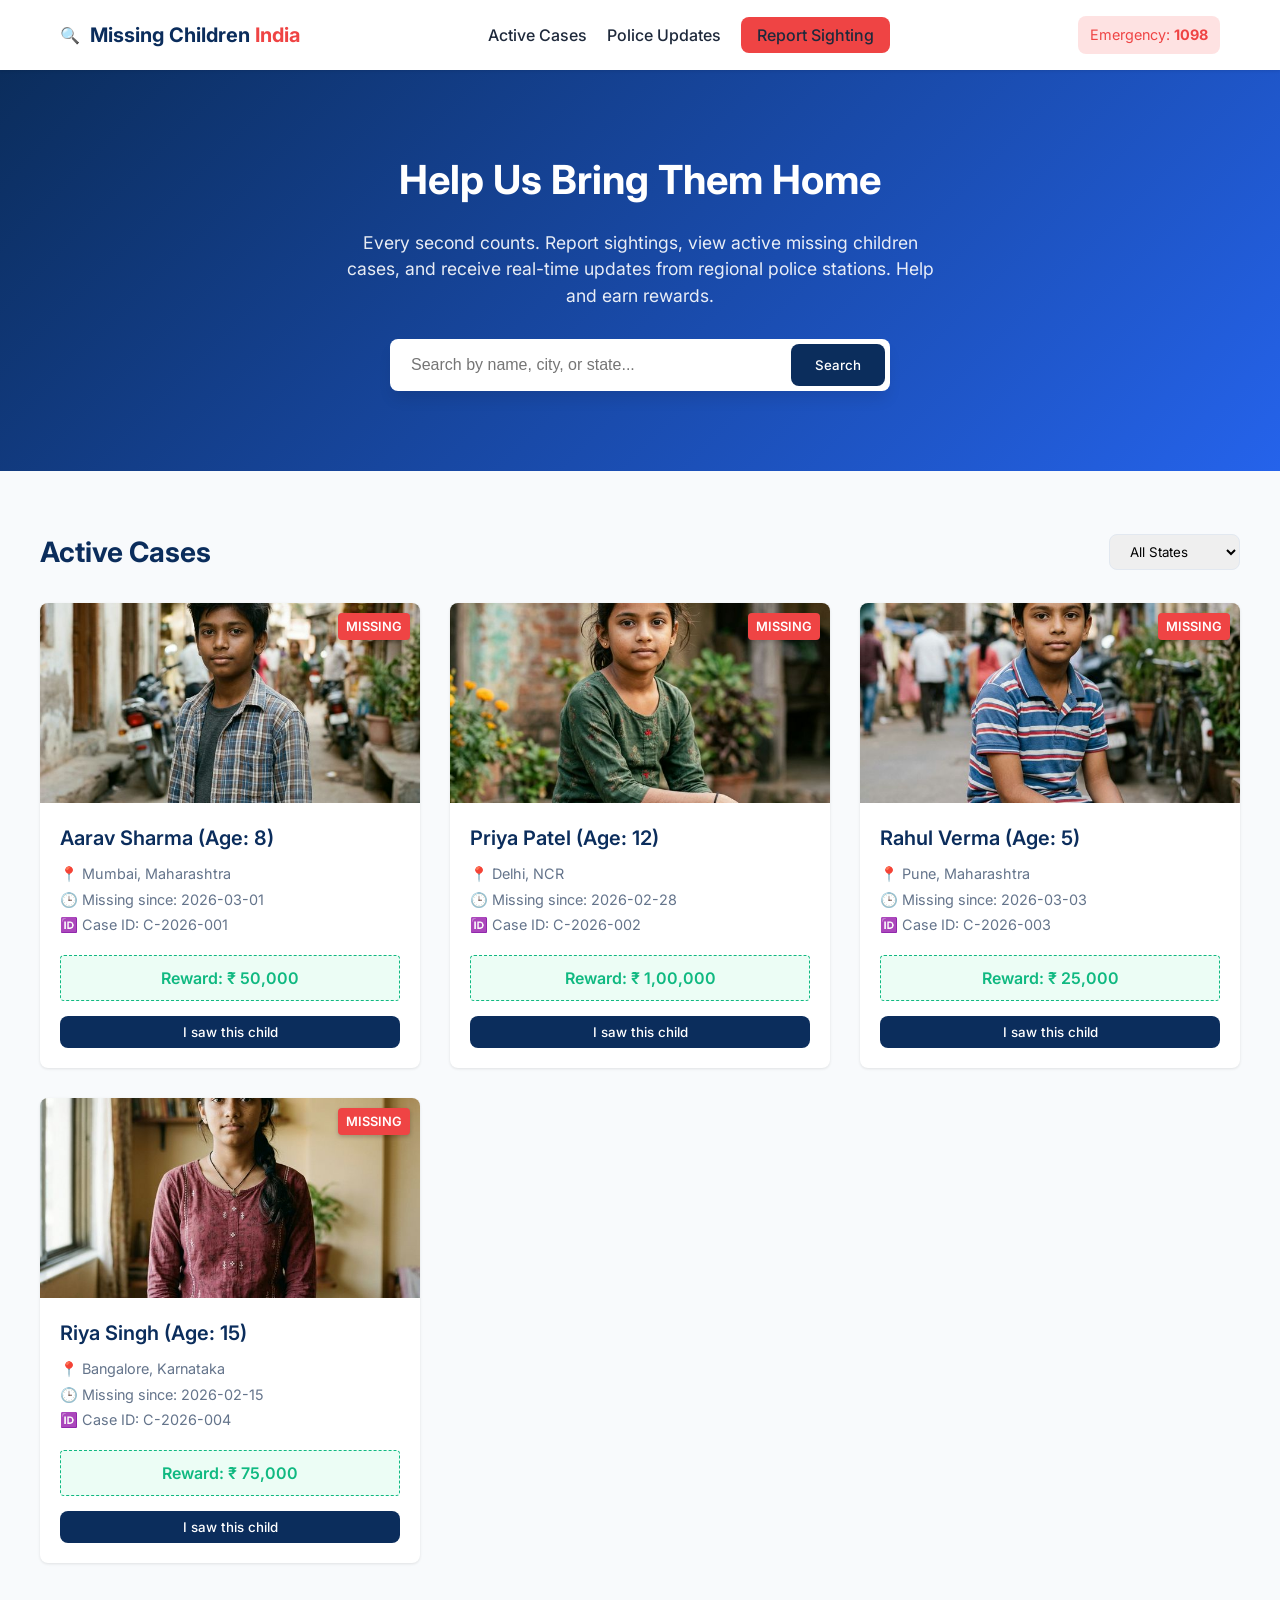
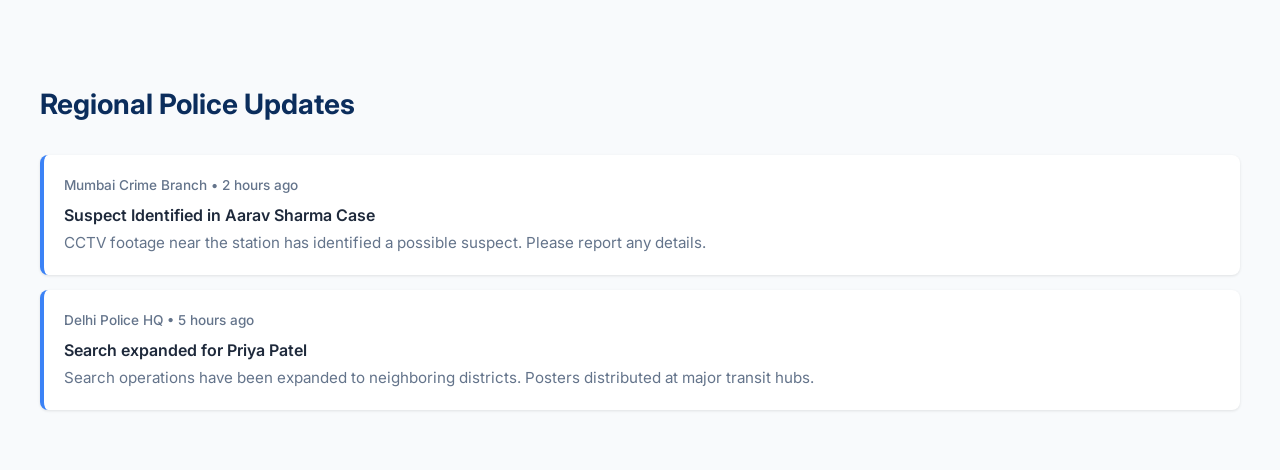
==== assets/index.html @ d9dc9bc9 "Automated update via Git" ====
<!DOCTYPE html>
<html lang="en">
<head>
    <meta charset="UTF-8">
    <meta name="viewport" content="width=device-width, initial-scale=1.0">
    <title>Missing Children India | Help Find Them</title>
    <meta name="description" content="A platform to report and find missing children across India.">
    <link href="https://fonts.googleapis.com/css2?family=Inter:wght@300;400;500;600;700&display=swap" rel="stylesheet">
    <link rel="stylesheet" href="styles.css">
</head>
<body>
    <header class="main-header">
        <div class="container header-container">
            <div class="logo">
                <span class="logo-icon">🔍</span>
                <h1>Missing Children <span>India</span></h1>
            </div>
            <nav class="main-nav">
                <ul>
                    <li><a href="#active-cases">Active Cases</a></li>
                    <li><a href="#police-updates">Police Updates</a></li>
                    <li><a href="#" id="report-btn" class="btn btn-primary">Report Sighting</a></li>
                </ul>
            </nav>
            <div class="emergency">
                <span>Emergency: </span>
                <strong>1098</strong>
            </div>
        </div>
    </header>

    <main>
        <section class="hero">
            <div class="container hero-content">
                <h2>Help Us Bring Them Home</h2>
                <p>Every second counts. Report sightings, view active missing children cases, and receive real-time updates from regional police stations. Help and earn rewards.</p>
                <div class="search-bar">
                    <input type="text" id="search-input" placeholder="Search by name, city, or state...">
                    <button class="btn btn-search">Search</button>
                </div>
            </div>
        </section>

        <section id="active-cases" class="container section">
            <div class="section-header">
                <h2>Active Cases</h2>
                <div class="filters">
                    <select id="state-filter">
                        <option value="all">All States</option>
                        <option value="maharashtra">Maharashtra</option>
                        <option value="delhi">Delhi</option>
                        <option value="karnataka">Karnataka</option>
                    </select>
                </div>
            </div>
            <div class="grid" id="cases-grid">
                <!-- Cases dynamically injected here -->
            </div>
        </section>

        <section id="police-updates" class="container section">
            <div class="section-header">
                <h2>Regional Police Updates</h2>
            </div>
            <div class="updates-feed" id="updates-feed">
                <!-- Updates dynamically injected here -->
            </div>
        </section>
    </main>

    <!-- Report Modal -->
    <div id="report-modal" class="modal">
        <div class="modal-content">
            <span class="close-modal">&times;</span>
            <h2>Report a Sighting</h2>
            <form id="report-form">
                <div class="form-group">
                    <label for="child-id">Case ID (if known)</label>
                    <input type="text" id="child-id" placeholder="Optional">
                </div>
                <div class="form-group">
                    <label for="location">Location Seen</label>
                    <input type="text" id="location" required placeholder="City, Area, Landmark">
                </div>
                <div class="form-group">
                    <label for="details">Additional Details</label>
                    <textarea id="details" rows="4" required placeholder="Description of clothing, companions, etc."></textarea>
                </div>
                <div class="form-group">
                    <label for="contact">Your Contact Number</label>
                    <input type="tel" id="contact" required placeholder="+91">
                </div>
                <button type="submit" class="btn btn-primary btn-submit">Submit Report</button>
            </form>
        </div>
    </div>

    <script src="app.js"></script>
</body>
</html>
---- assets/styles.css ----
:root {
    --primary-color: #0b2d5c;
    --secondary-color: #3b82f6;
    --accent-red: #ef4444;
    --success-green: #10b981;
    --bg-color: #f8fafc;
    --surface-color: #ffffff;
    --text-main: #1e293b;
    --text-muted: #64748b;
    --border-color: #e2e8f0;
    --shadow-sm: 0 1px 3px rgba(0,0,0,0.1);
    --shadow-md: 0 4px 6px -1px rgba(0,0,0,0.1);
    --shadow-lg: 0 10px 15px -3px rgba(0,0,0,0.1);
    --radius: 8px;
}

* {
    margin: 0;
    padding: 0;
    box-sizing: border-box;
}

body {
    font-family: 'Inter', sans-serif;
    background-color: var(--bg-color);
    color: var(--text-main);
    line-height: 1.5;
}

.container {
    max-width: 1200px;
    margin: 0 auto;
    padding: 0 20px;
}

/* Header */
.main-header {
    background: var(--surface-color);
    box-shadow: var(--shadow-sm);
    position: sticky;
    top: 0;
    z-index: 100;
}

.header-container {
    display: flex;
    justify-content: space-between;
    align-items: center;
    height: 70px;
}

.logo {
    display: flex;
    align-items: center;
    gap: 10px;
}

.logo h1 {
    font-size: 1.25rem;
    font-weight: 700;
    color: var(--primary-color);
}

.logo span {
    color: var(--accent-red);
}

.main-nav ul {
    display: flex;
    list-style: none;
    gap: 20px;
    align-items: center;
}

.main-nav a {
    text-decoration: none;
    color: var(--text-main);
    font-weight: 500;
    transition: color 0.3s;
}

.main-nav a:hover {
    color: var(--secondary-color);
}

.btn {
    padding: 8px 16px;
    border-radius: var(--radius);
    border: none;
    cursor: pointer;
    font-family: inherit;
    font-weight: 500;
    transition: all 0.3s;
}

.btn-primary {
    background-color: var(--accent-red);
    color: white;
    text-decoration: none;
}

.btn-primary:hover {
    background-color: #dc2626;
    transform: translateY(-1px);
}

.emergency {
    background: #fee2e2;
    color: var(--accent-red);
    padding: 8px 12px;
    border-radius: var(--radius);
    font-size: 0.9rem;
}

/* Hero Section */
.hero {
    background: linear-gradient(135deg, var(--primary-color), #2563eb);
    padding: 80px 0;
    color: white;
    text-align: center;
}

.hero h2 {
    font-size: 2.5rem;
    margin-bottom: 20px;
}

.hero p {
    font-size: 1.1rem;
    max-width: 600px;
    margin: 0 auto 30px;
    opacity: 0.9;
}

.search-bar {
    display: flex;
    max-width: 500px;
    margin: 0 auto;
    background: white;
    border-radius: var(--radius);
    padding: 5px;
    box-shadow: var(--shadow-lg);
}

.search-bar input {
    flex: 1;
    border: none;
    padding: 12px 16px;
    font-size: 1rem;
    outline: none;
    border-radius: var(--radius) 0 0 var(--radius);
}

.btn-search {
    background-color: var(--primary-color);
    color: white;
    padding: 0 24px;
}

.btn-search:hover {
    background-color: #1e3a8a;
}

/* Sections */
.section {
    padding: 60px 0;
}

.section-header {
    display: flex;
    justify-content: space-between;
    align-items: center;
    margin-bottom: 30px;
}

.section-header h2 {
    font-size: 1.75rem;
    color: var(--primary-color);
}

.filters select {
    padding: 8px 16px;
    border-radius: var(--radius);
    border: 1px solid var(--border-color);
    font-family: inherit;
    outline: none;
}

/* Grid */
.grid {
    display: grid;
    grid-template-columns: repeat(auto-fill, minmax(280px, 1fr));
    gap: 30px;
}

.card {
    background: var(--surface-color);
    border-radius: var(--radius);
    overflow: hidden;
    box-shadow: var(--shadow-sm);
    transition: transform 0.3s, box-shadow 0.3s;
    display: flex;
    flex-direction: column;
}

.card:hover {
    transform: translateY(-5px);
    box-shadow: var(--shadow-lg);
}

.card-img {
    height: 200px;
    background-size: cover;
    background-position: center;
    background-color: #e2e8f0;
    position: relative;
}

.status-badge {
    position: absolute;
    top: 10px;
    right: 10px;
    background: var(--accent-red);
    color: white;
    padding: 4px 8px;
    border-radius: 4px;
    font-size: 0.8rem;
    font-weight: 600;
    box-shadow: 0 2px 4px rgba(0,0,0,0.2);
}

.card-body {
    padding: 20px;
    flex: 1;
    display: flex;
    flex-direction: column;
}

.card-title {
    font-size: 1.25rem;
    font-weight: 600;
    margin-bottom: 10px;
    color: var(--primary-color);
}

.card-meta {
    font-size: 0.9rem;
    color: var(--text-muted);
    margin-bottom: 15px;
}

.card-meta p {
    margin-bottom: 4px;
}

.reward {
    margin-top: auto;
    background: #ecfdf5;
    color: var(--success-green);
    padding: 10px;
    border-radius: 4px;
    font-weight: 600;
    text-align: center;
    border: 1px dashed var(--success-green);
}

/* Police Feed */
.updates-feed {
    display: flex;
    flex-direction: column;
    gap: 15px;
}

.update-item {
    background: white;
    padding: 20px;
    border-radius: var(--radius);
    border-left: 4px solid var(--secondary-color);
    box-shadow: var(--shadow-sm);
    transition: transform 0.2s;
}

.update-item:hover {
    transform: translateX(4px);
}

.update-meta {
    font-size: 0.85rem;
    color: var(--text-muted);
    margin-bottom: 8px;
    font-weight: 500;
}

.update-title {
    font-weight: 600;
    margin-bottom: 5px;
    color: var(--text-main);
}

.update-details {
    color: var(--text-muted);
    font-size: 0.95rem;
}

/* Modal */
.modal {
    display: none;
    position: fixed;
    top: 0;
    left: 0;
    width: 100%;
    height: 100%;
    background: rgba(11, 45, 92, 0.7);
    backdrop-filter: blur(4px);
    z-index: 1000;
    align-items: center;
    justify-content: center;
    animation: fadeIn 0.3s ease;
}

@keyframes fadeIn {
    from { opacity: 0; }
    to { opacity: 1; }
}

.modal.active {
    display: flex;
}

.modal-content {
    background: white;
    padding: 30px;
    border-radius: var(--radius);
    width: 90%;
    max-width: 500px;
    position: relative;
    box-shadow: var(--shadow-lg);
    animation: slideUp 0.3s ease;
}

@keyframes slideUp {
    from { transform: translateY(20px); opacity: 0; }
    to { transform: translateY(0); opacity: 1; }
}

.close-modal {
    position: absolute;
    top: 15px;
    right: 20px;
    font-size: 1.5rem;
    cursor: pointer;
    color: var(--text-muted);
    transition: color 0.2s;
}

.close-modal:hover {
    color: var(--accent-red);
}

.modal-content h2 {
    color: var(--primary-color);
    margin-bottom: 20px;
}

.form-group {
    margin-bottom: 15px;
}

.form-group label {
    display: block;
    margin-bottom: 5px;
    font-weight: 500;
    color: var(--text-main);
}

.form-group input, .form-group textarea {
    width: 100%;
    padding: 10px;
    border: 1px solid var(--border-color);
    border-radius: 4px;
    font-family: inherit;
    transition: border-color 0.2s;
}

.form-group input:focus, .form-group textarea:focus {
    outline: none;
    border-color: var(--secondary-color);
}

.btn-submit {
    width: 100%;
    padding: 12px;
    font-size: 1.05rem;
    margin-top: 10px;
}
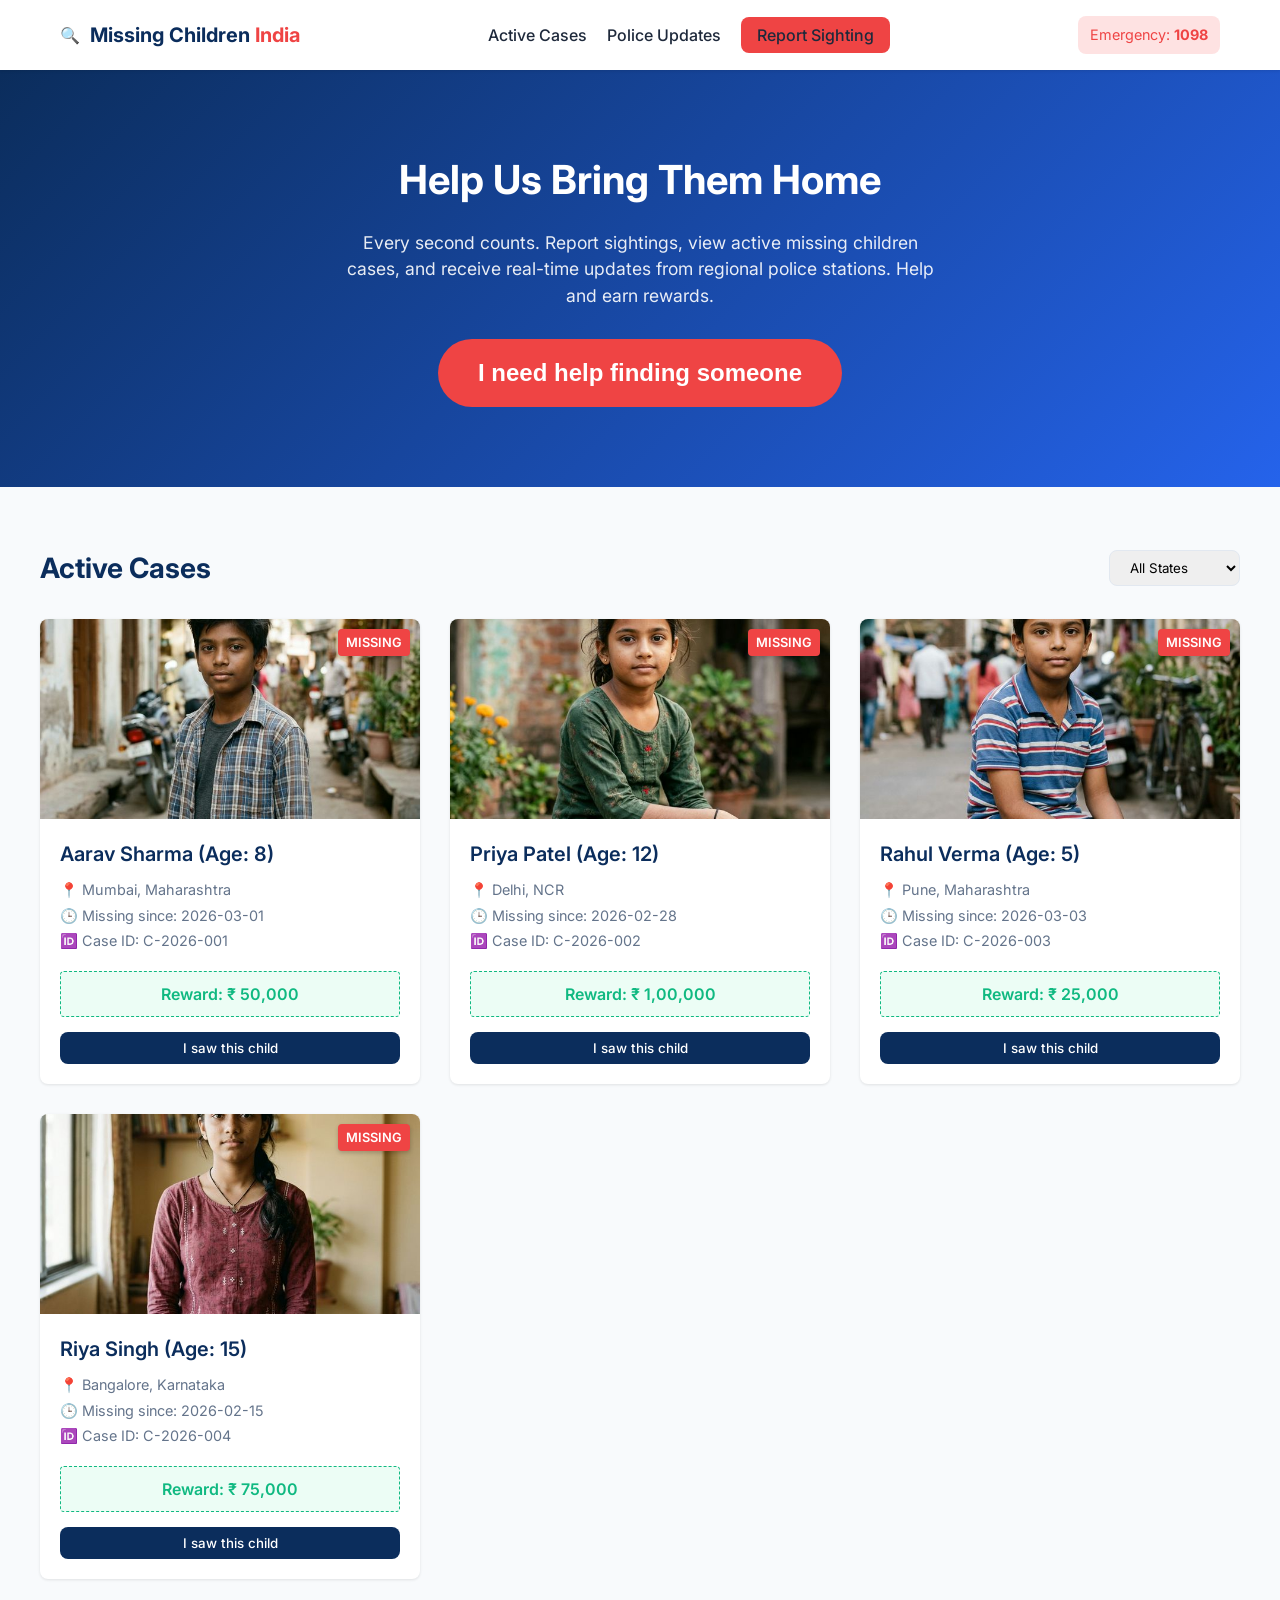
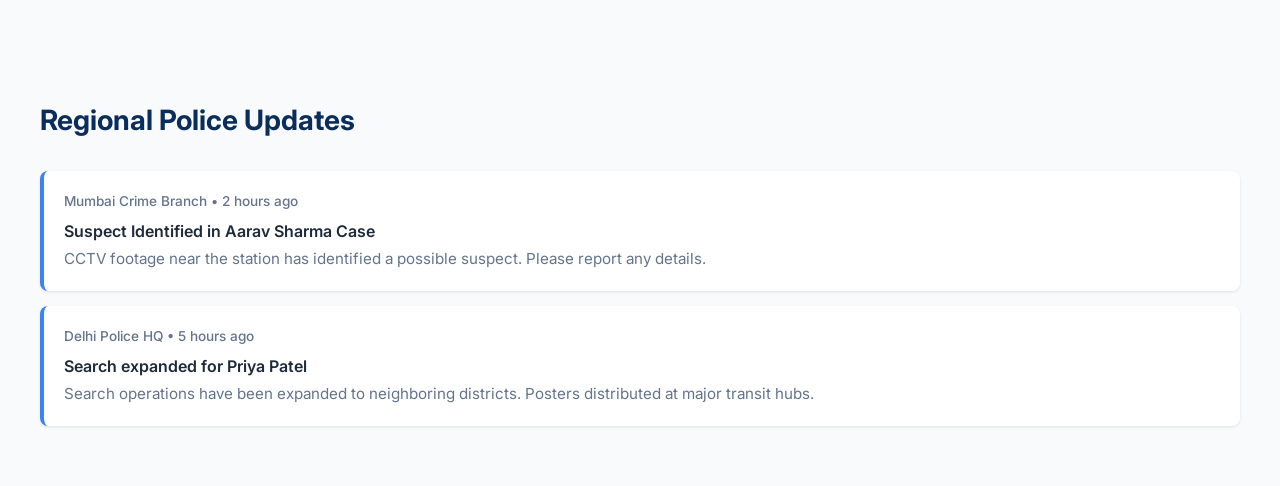
==== commit 4fa14fa4: "Added Blockchain Ledger and 48-Hour Fallback" ====
--- a/assets/index.html
+++ b/assets/index.html
@@ -1,5 +1,6 @@
 <!DOCTYPE html>
 <html lang="en">
+
 <head>
     <meta charset="UTF-8">
     <meta name="viewport" content="width=device-width, initial-scale=1.0">
@@ -8,6 +9,7 @@
     <link href="https://fonts.googleapis.com/css2?family=Inter:wght@300;400;500;600;700&display=swap" rel="stylesheet">
     <link rel="stylesheet" href="styles.css">
 </head>
+
 <body>
     <header class="main-header">
         <div class="container header-container">
@@ -33,10 +35,11 @@
         <section class="hero">
             <div class="container hero-content">
                 <h2>Help Us Bring Them Home</h2>
-                <p>Every second counts. Report sightings, view active missing children cases, and receive real-time updates from regional police stations. Help and earn rewards.</p>
-                <div class="search-bar">
-                    <input type="text" id="search-input" placeholder="Search by name, city, or state...">
-                    <button class="btn btn-search">Search</button>
+                <p>Every second counts. Report sightings, view active missing children cases, and receive real-time
+                    updates from regional police stations. Help and earn rewards.</p>
+                <div class="crisis-actions" style="margin-top: 30px;">
+                    <button id="crisis-btn" class="btn-pulse" onclick="openWizard()">I need help finding
+                        someone</button>
                 </div>
             </div>
         </section>
@@ -84,7 +87,8 @@
                 </div>
                 <div class="form-group">
                     <label for="details">Additional Details</label>
-                    <textarea id="details" rows="4" required placeholder="Description of clothing, companions, etc."></textarea>
+                    <textarea id="details" rows="4" required
+                        placeholder="Description of clothing, companions, etc."></textarea>
                 </div>
                 <div class="form-group">
                     <label for="contact">Your Contact Number</label>
@@ -95,6 +99,80 @@
         </div>
     </div>
 
+    <!-- Crisis Wizard Modal -->
+    <div id="wizard-modal" class="modal">
+        <div class="modal-content wizard-content">
+            <span class="close-modal" onclick="closeWizard()">&times;</span>
+            <div class="progress-container">
+                <div class="progress-fill" id="wizard-progress" style="width: 25%;"></div>
+            </div>
+
+            <div id="step-1" class="wizard-step active-step">
+                <h2 style="color: var(--accent-red); margin-top: 15px;">Step 1: Basic Information</h2>
+                <p style="margin-bottom: 20px; color: var(--text-muted);">Please stay calm. We are here to help.</p>
+                <div class="form-group">
+                    <label>Child's Full Name</label>
+                    <input type="text" id="wiz-name" required>
+                </div>
+                <div class="form-group">
+                    <label>Age</label>
+                    <input type="number" id="wiz-age" required>
+                </div>
+                <button class="btn btn-primary" style="width: 100%;" type="button" onclick="nextStep(2)">Next
+                    Step</button>
+            </div>
+
+            <div id="step-2" class="wizard-step" style="display: none;">
+                <h2 style="color: var(--accent-red); margin-top: 15px;">Step 2: Last Seen Details</h2>
+                <div class="form-group">
+                    <label>When were they last seen?</label>
+                    <input type="date" id="wiz-date" required>
+                </div>
+                <div class="form-group">
+                    <label>Where were they last seen? (City, Landmark)</label>
+                    <input type="text" id="wiz-location" required>
+                </div>
+                <div style="display: flex; gap: 10px;">
+                    <button class="btn" style="flex: 1; border: 1px solid var(--border-color);" type="button"
+                        onclick="prevStep(1)">Back</button>
+                    <button class="btn btn-primary" style="flex: 2;" type="button" onclick="nextStep(3)">Next
+                        Step</button>
+                </div>
+            </div>
+
+            <div id="step-3" class="wizard-step" style="display: none;">
+                <h2 style="color: var(--accent-red); margin-top: 15px;">Step 3: Physical Description</h2>
+                <div class="form-group">
+                    <label>What were they wearing? (Colors, patterns)</label>
+                    <textarea id="wiz-desc" rows="3" required></textarea>
+                </div>
+                <div style="display: flex; gap: 10px;">
+                    <button class="btn" style="flex: 1; border: 1px solid var(--border-color);" type="button"
+                        onclick="prevStep(2)">Back</button>
+                    <button class="btn btn-primary" style="flex: 2;" type="button" onclick="nextStep(4)">Next
+                        Step</button>
+                </div>
+            </div>
+
+            <div id="step-4" class="wizard-step" style="display: none;">
+                <h2 style="color: var(--accent-red); margin-top: 15px;">Step 4: Contact & Publish</h2>
+                <p style="margin-bottom: 20px; color: var(--text-muted);">Provide your details so authorities can reach
+                    you right away.</p>
+                <div class="form-group">
+                    <label>Your Phone Number</label>
+                    <input type="tel" id="wiz-contact" required>
+                </div>
+                <div style="display: flex; gap: 10px;">
+                    <button class="btn" style="flex: 1; border: 1px solid var(--border-color);" type="button"
+                        onclick="prevStep(3)">Back</button>
+                    <button class="btn btn-primary btn-submit" style="flex: 2; background-color: var(--accent-red);"
+                        type="button" onclick="submitWizard()">Publish Alert</button>
+                </div>
+            </div>
+        </div>
+    </div>
+
     <script src="app.js"></script>
 </body>
-</html>
+
+</html>
--- a/assets/styles.css
+++ b/assets/styles.css
@@ -8,9 +8,9 @@
     --text-main: #1e293b;
     --text-muted: #64748b;
     --border-color: #e2e8f0;
-    --shadow-sm: 0 1px 3px rgba(0,0,0,0.1);
-    --shadow-md: 0 4px 6px -1px rgba(0,0,0,0.1);
-    --shadow-lg: 0 10px 15px -3px rgba(0,0,0,0.1);
+    --shadow-sm: 0 1px 3px rgba(0, 0, 0, 0.1);
+    --shadow-md: 0 4px 6px -1px rgba(0, 0, 0, 0.1);
+    --shadow-lg: 0 10px 15px -3px rgba(0, 0, 0, 0.1);
     --radius: 8px;
 }
 
@@ -226,7 +226,7 @@
     border-radius: 4px;
     font-size: 0.8rem;
     font-weight: 600;
-    box-shadow: 0 2px 4px rgba(0,0,0,0.2);
+    box-shadow: 0 2px 4px rgba(0, 0, 0, 0.2);
 }
 
 .card-body {
@@ -319,8 +319,13 @@
 }
 
 @keyframes fadeIn {
-    from { opacity: 0; }
-    to { opacity: 1; }
+    from {
+        opacity: 0;
+    }
+
+    to {
+        opacity: 1;
+    }
 }
 
 .modal.active {
@@ -339,8 +344,15 @@
 }
 
 @keyframes slideUp {
-    from { transform: translateY(20px); opacity: 0; }
-    to { transform: translateY(0); opacity: 1; }
+    from {
+        transform: translateY(20px);
+        opacity: 0;
+    }
+
+    to {
+        transform: translateY(0);
+        opacity: 1;
+    }
 }
 
 .close-modal {
@@ -373,7 +385,8 @@
     color: var(--text-main);
 }
 
-.form-group input, .form-group textarea {
+.form-group input,
+.form-group textarea {
     width: 100%;
     padding: 10px;
     border: 1px solid var(--border-color);
@@ -382,7 +395,8 @@
     transition: border-color 0.2s;
 }
 
-.form-group input:focus, .form-group textarea:focus {
+.form-group input:focus,
+.form-group textarea:focus {
     outline: none;
     border-color: var(--secondary-color);
 }
@@ -393,3 +407,51 @@
     font-size: 1.05rem;
     margin-top: 10px;
 }
+
+/* Crisis Button & Wizard styles */
+.btn-pulse {
+    background-color: var(--accent-red);
+    color: white;
+    font-size: 1.5rem;
+    font-weight: 700;
+    padding: 20px 40px;
+    border: none;
+    border-radius: 50px;
+    cursor: pointer;
+    box-shadow: 0 0 0 0 rgba(239, 68, 68, 0.7);
+    animation: pulse 2s infinite;
+    transition: transform 0.3s;
+}
+
+.btn-pulse:hover {
+    transform: scale(1.05);
+}
+
+@keyframes pulse {
+    0% {
+        box-shadow: 0 0 0 0 rgba(239, 68, 68, 0.7);
+    }
+
+    70% {
+        box-shadow: 0 0 0 20px rgba(239, 68, 68, 0);
+    }
+
+    100% {
+        box-shadow: 0 0 0 0 rgba(239, 68, 68, 0);
+    }
+}
+
+.progress-container {
+    width: 100%;
+    background-color: var(--border-color);
+    height: 8px;
+    border-radius: 4px;
+    margin-bottom: 20px;
+    overflow: hidden;
+}
+
+.progress-fill {
+    height: 100%;
+    background-color: var(--primary-color);
+    transition: width 0.4s ease;
+}
